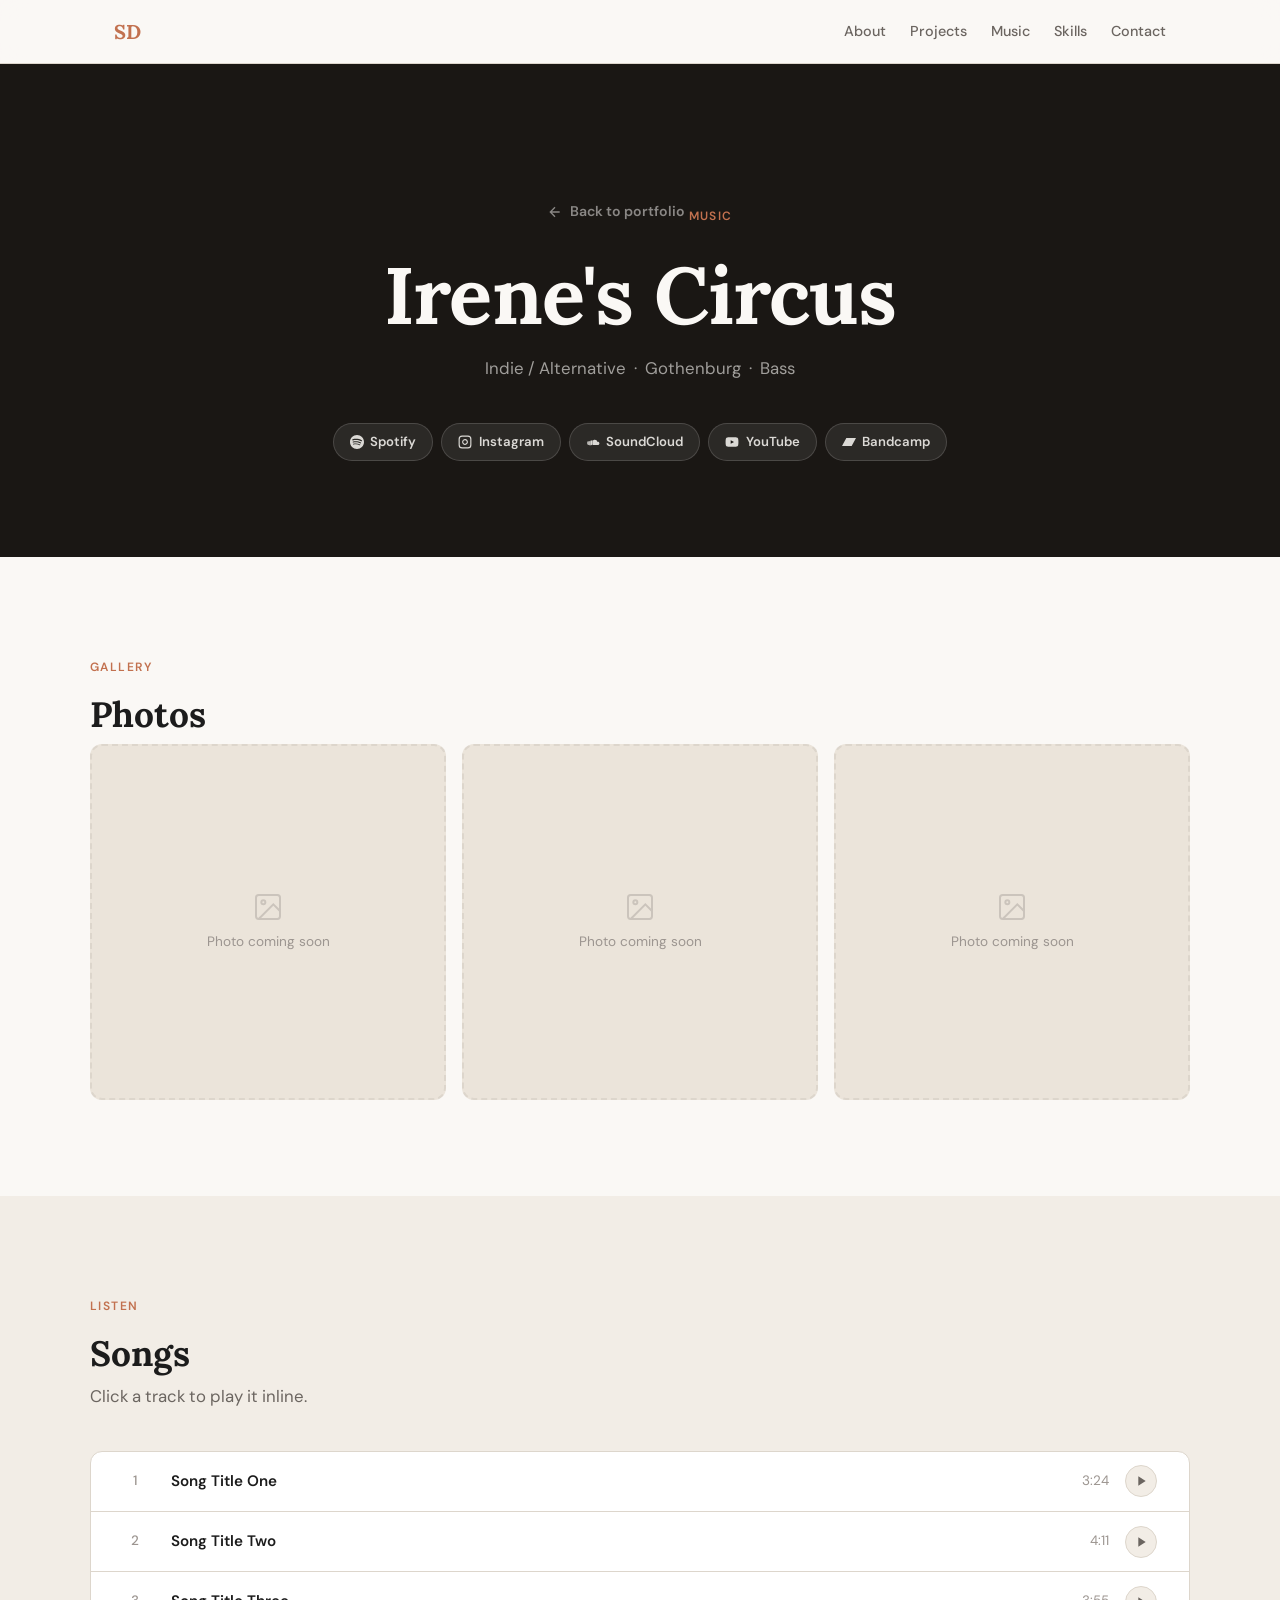
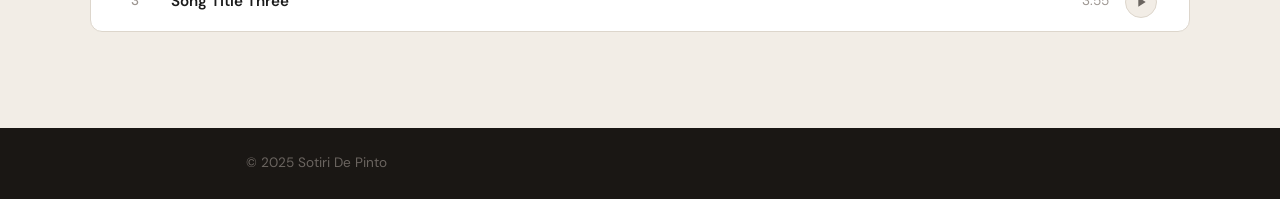
==== pages/band.html @ 09020c97 "Initial commit: complete portfolio website - index.html: homepage with hero, about, projects, music," ====
<!DOCTYPE html>
<html lang="en">
<head>
  <meta charset="UTF-8" />
  <meta name="viewport" content="width=device-width, initial-scale=1.0" />
  <title>Irene's Circus — Sotiri De Pinto</title>
  <meta name="description" content="Irene's Circus — indie/alternative band based in Gothenburg. Bass: Sotiri De Pinto." />

  <!-- Google Fonts: Lora (display) + DM Sans (body) -->
  <link rel="preconnect" href="https://fonts.googleapis.com" />
  <link rel="preconnect" href="https://fonts.gstatic.com" crossorigin />
  <link href="https://fonts.googleapis.com/css2?family=Lora:wght@400;600;700&family=DM+Sans:wght@400;500;600;700&display=swap" rel="stylesheet" />

  <link rel="stylesheet" href="../css/style.css" />

  <style>
    /* ── Band-page specific styles ── */
    .band-hero {
      background: var(--color-dark);
      padding: calc(var(--space-2xl) + var(--space-lg)) var(--space-md) var(--space-2xl);
      text-align: center;
    }

    .band-hero h1 {
      font-size: clamp(2.8rem, 8vw, 5rem);
      color: #FAF8F5;
      letter-spacing: -0.01em;
    }

    .band-hero .subtitle {
      color: rgba(250,248,245,0.6);
      font-size: 1.05rem;
      margin: 0.75rem auto var(--space-lg);
      max-width: 40ch;
    }

    .social-pills {
      display: flex;
      flex-wrap: wrap;
      justify-content: center;
      gap: var(--space-xs);
    }

    .social-pill {
      display: inline-flex;
      align-items: center;
      gap: 0.4rem;
      padding: 0.45rem 1rem;
      border-radius: var(--radius-full);
      font-size: 0.82rem;
      font-weight: 600;
      background: rgba(255,255,255,0.08);
      color: rgba(250,248,245,0.85);
      border: 1px solid rgba(255,255,255,0.15);
      transition: background var(--transition), border-color var(--transition);
    }

    .social-pill:hover {
      background: rgba(255,255,255,0.15);
      border-color: rgba(255,255,255,0.3);
    }

    /* Photos grid */
    .photo-grid {
      display: grid;
      grid-template-columns: repeat(3, 1fr);
      gap: var(--space-sm);
    }

    .photo-slot {
      aspect-ratio: 1;
      background: var(--color-surface-alt);
      border: 2px dashed var(--color-border);
      border-radius: var(--radius-md);
      display: flex;
      flex-direction: column;
      align-items: center;
      justify-content: center;
      color: var(--color-ink-light);
      font-size: 0.85rem;
      text-align: center;
      padding: var(--space-sm);
      gap: 0.5rem;
      overflow: hidden;
    }

    .photo-slot svg {
      opacity: 0.4;
    }

    /* Song list */
    .song-list {
      border: 1px solid var(--color-border);
      border-radius: var(--radius-md);
      overflow: hidden;
      background: #fff;
    }

    .song-row {
      display: grid;
      grid-template-columns: 2.5rem 1fr auto 2.5rem;
      align-items: center;
      gap: var(--space-sm);
      padding: 0.85rem var(--space-md);
      cursor: pointer;
      transition: background var(--transition);
      border-bottom: 1px solid var(--color-border);
      user-select: none;
    }

    .song-row:last-child {
      border-bottom: none;
    }

    .song-row:hover {
      background: var(--color-surface);
    }

    .song-row.is-active {
      background: rgba(194,113,79,0.07);
    }

    .song-number {
      font-size: 0.85rem;
      color: var(--color-ink-light);
      font-weight: 500;
      text-align: center;
    }

    .song-title {
      font-weight: 600;
      color: var(--color-ink);
      font-size: 0.95rem;
    }

    .song-row.is-active .song-title {
      color: var(--color-accent);
    }

    .song-duration {
      font-size: 0.85rem;
      color: var(--color-ink-light);
    }

    .song-play-btn {
      width: 32px;
      height: 32px;
      border-radius: var(--radius-full);
      background: var(--color-surface);
      border: 1px solid var(--color-border);
      display: flex;
      align-items: center;
      justify-content: center;
      color: var(--color-ink-muted);
      transition: background var(--transition), color var(--transition);
      cursor: pointer;
      flex-shrink: 0;
    }

    .song-row:hover .song-play-btn,
    .song-row.is-active .song-play-btn {
      background: var(--color-accent);
      color: #fff;
      border-color: var(--color-accent);
    }

    /* Embedded player iframe */
    #song-player {
      width: 100%;
      border: none;
      border-radius: var(--radius-md);
      margin-top: var(--space-md);
      display: none;
    }

    @media (max-width: 600px) {
      .photo-grid {
        grid-template-columns: 1fr;
      }
    }
  </style>
</head>
<body>

  <!-- ════════════════════════════════════════════════════════
       NAV
       ════════════════════════════════════════════════════════ -->
  <nav class="nav" role="navigation" aria-label="Main navigation">
    <div class="nav-inner">
      <a href="../index.html" class="nav-logo">SD</a>
      <ul class="nav-links">
        <li><a href="../index.html#about">About</a></li>
        <li><a href="../index.html#projects">Projects</a></li>
        <li><a href="../index.html#music">Music</a></li>
        <li><a href="../index.html#skills">Skills</a></li>
        <li><a href="../index.html#contact">Contact</a></li>
      </ul>
      <button class="nav-hamburger" aria-label="Toggle menu" aria-expanded="false">
        <span></span>
        <span></span>
        <span></span>
      </button>
    </div>
  </nav>

  <!-- ════════════════════════════════════════════════════════
       BAND HERO
       ════════════════════════════════════════════════════════ -->
  <header class="band-hero">
    <div style="max-width: 700px; margin: 0 auto;">
      <a href="../index.html" class="back-link" style="color: rgba(250,248,245,0.5); margin-bottom: var(--space-md); display: inline-flex; justify-content: center;">
        <svg viewBox="0 0 24 24" fill="none" stroke="currentColor" stroke-width="2"><path d="M19 12H5M12 5l-7 7 7 7"/></svg>
        Back to portfolio
      </a>

      <p class="section-label" style="margin-bottom: var(--space-sm);">Music</p>
      <h1>Irene's Circus</h1>
      <p class="subtitle">Indie / Alternative &nbsp;·&nbsp; Gothenburg &nbsp;·&nbsp; Bass</p>

      <!-- Social links — REPLACE each href with the real URL for that platform -->
      <div class="social-pills">

        <!-- REPLACE: href="https://open.spotify.com/artist/YOUR_ARTIST_ID" -->
        <a href="#" class="social-pill" target="_blank" rel="noopener">
          <!-- Spotify icon -->
          <svg viewBox="0 0 24 24" fill="currentColor" width="14" height="14"><path d="M12 0C5.4 0 0 5.4 0 12s5.4 12 12 12 12-5.4 12-12S18.66 0 12 0zm5.521 17.34c-.24.359-.66.48-1.021.24-2.82-1.74-6.36-2.101-10.561-1.141-.418.122-.779-.179-.899-.539-.12-.421.18-.78.54-.9 4.56-1.021 8.52-.6 11.64 1.32.42.18.479.659.301 1.02zm1.44-3.3c-.301.42-.841.6-1.262.3-3.239-1.98-8.159-2.58-11.939-1.38-.479.12-1.02-.12-1.14-.6-.12-.48.12-1.021.6-1.141C9.6 9.9 15 10.561 18.72 12.84c.361.181.54.78.241 1.2zm.12-3.36C15.24 8.4 8.82 8.16 5.16 9.301c-.6.179-1.2-.181-1.38-.721-.18-.601.18-1.2.72-1.381 4.26-1.26 11.28-1.02 15.721 1.621.539.3.719 1.02.419 1.56-.299.421-1.02.599-1.559.3z"/></svg>
          Spotify
        </a>

        <!-- REPLACE: href="https://instagram.com/YOUR_BAND_HANDLE" -->
        <a href="#" class="social-pill" target="_blank" rel="noopener">
          <!-- Instagram icon -->
          <svg viewBox="0 0 24 24" fill="none" stroke="currentColor" stroke-width="2" width="14" height="14"><rect x="2" y="2" width="20" height="20" rx="5" ry="5"/><path d="M16 11.37A4 4 0 1 1 12.63 8 4 4 0 0 1 16 11.37z"/><line x1="17.5" y1="6.5" x2="17.51" y2="6.5"/></svg>
          Instagram
        </a>

        <!-- REPLACE: href="https://soundcloud.com/YOUR_SOUNDCLOUD_USERNAME" -->
        <a href="#" class="social-pill" target="_blank" rel="noopener">
          <!-- SoundCloud icon -->
          <svg viewBox="0 0 24 24" fill="currentColor" width="14" height="14"><path d="M11.56 8.87V17h8.76c1.47 0 2.68-1.18 2.68-2.63 0-1.45-1.21-2.64-2.68-2.64-.28 0-.54.04-.79.1C19.01 9.49 17.31 8 15.23 8c-.75 0-1.45.2-2.05.54-.34.18-.54.39-.54.63H11.56zm-1.12 0H10c-.56 0-1.02.45-1.02 1.01v6.11c0 .56.46 1.01 1.02 1.01.57 0 1.02-.45 1.02-1.01V9.88c0-.56-.45-1.01-1.02-1.01zm-2.1.75c-.5 0-.9.4-.9.89v6.48c0 .49.4.89.9.89s.9-.4.9-.89v-6.48c0-.49-.4-.89-.9-.89zm-2.09.75c-.43 0-.78.35-.78.77v5.85c0 .43.35.77.78.77.43 0 .78-.34.78-.77v-5.85c0-.42-.35-.77-.78-.77zm-2.02.52c-.37 0-.67.3-.67.66v4.97c0 .37.3.66.67.66s.67-.29.67-.66v-4.97c0-.36-.3-.66-.67-.66zm-1.95.26c-.31 0-.56.25-.56.55v4.07c0 .3.25.55.56.55.31 0 .56-.25.56-.55v-4.07c0-.3-.25-.55-.56-.55z"/></svg>
          SoundCloud
        </a>

        <!-- REPLACE: href="https://youtube.com/@YOUR_CHANNEL_HANDLE" -->
        <a href="#" class="social-pill" target="_blank" rel="noopener">
          <!-- YouTube icon -->
          <svg viewBox="0 0 24 24" fill="currentColor" width="14" height="14"><path d="M22.54 6.42a2.78 2.78 0 0 0-1.95-1.96C18.88 4 12 4 12 4s-6.88 0-8.59.46A2.78 2.78 0 0 0 1.46 6.42 29 29 0 0 0 1 12a29 29 0 0 0 .46 5.58 2.78 2.78 0 0 0 1.95 1.95C5.12 20 12 20 12 20s6.88 0 8.59-.47a2.78 2.78 0 0 0 1.95-1.95A29 29 0 0 0 23 12a29 29 0 0 0-.46-5.58z"/><polygon fill="#1a1714" points="9.75 15.02 15.5 12 9.75 8.98 9.75 15.02"/></svg>
          YouTube
        </a>

        <!-- REPLACE: href="https://YOUR_BAND_NAME.bandcamp.com" -->
        <a href="#" class="social-pill" target="_blank" rel="noopener">
          <!-- Bandcamp icon -->
          <svg viewBox="0 0 24 24" fill="currentColor" width="14" height="14"><path d="M0 18.75l7.437-13.5H24l-7.438 13.5z"/></svg>
          Bandcamp
        </a>

      </div>
    </div>
  </header>

  <!-- ════════════════════════════════════════════════════════
       PHOTOS
       ════════════════════════════════════════════════════════ -->
  <section class="section" id="photos">
    <div class="section-inner">
      <span class="section-label fade-in">Gallery</span>
      <h2 class="section-title fade-in">Photos</h2>

      <!--
        HOW TO ADD BAND PHOTOS:
        Replace each .photo-slot div with an <img> tag, like this:

        <div style="aspect-ratio:1; border-radius: var(--radius-md); overflow: hidden;">
          <img src="../assets/band-photo-1.jpg" alt="Irene's Circus live at [venue]"
               style="width:100%; height:100%; object-fit:cover;" />
        </div>

        Recommended: use square or landscape images, stored in the assets/ folder.
      -->
      <div class="photo-grid fade-in-group">

        <!-- Photo slot 1 — replace with real image (see comment above) -->
        <div class="photo-slot">
          <svg viewBox="0 0 24 24" fill="none" stroke="currentColor" stroke-width="1.5" width="32" height="32"><rect x="3" y="3" width="18" height="18" rx="2"/><circle cx="8.5" cy="8.5" r="1.5"/><polyline points="21 15 16 10 5 21"/></svg>
          <span>Photo coming soon</span>
        </div>

        <!-- Photo slot 2 — replace with real image -->
        <div class="photo-slot">
          <svg viewBox="0 0 24 24" fill="none" stroke="currentColor" stroke-width="1.5" width="32" height="32"><rect x="3" y="3" width="18" height="18" rx="2"/><circle cx="8.5" cy="8.5" r="1.5"/><polyline points="21 15 16 10 5 21"/></svg>
          <span>Photo coming soon</span>
        </div>

        <!-- Photo slot 3 — replace with real image -->
        <div class="photo-slot">
          <svg viewBox="0 0 24 24" fill="none" stroke="currentColor" stroke-width="1.5" width="32" height="32"><rect x="3" y="3" width="18" height="18" rx="2"/><circle cx="8.5" cy="8.5" r="1.5"/><polyline points="21 15 16 10 5 21"/></svg>
          <span>Photo coming soon</span>
        </div>

      </div>
    </div>
  </section>

  <!-- ════════════════════════════════════════════════════════
       SONGS / PLAYER
       ════════════════════════════════════════════════════════ -->
  <section class="section section--surface" id="songs">
    <div class="section-inner">
      <span class="section-label fade-in">Listen</span>
      <h2 class="section-title fade-in">Songs</h2>
      <p class="section-subtitle fade-in">Click a track to play it inline.</p>

      <!--
        HOW TO ADD MORE SONGS:
        1. Duplicate one of the .song-row divs below.
        2. Update the track number, song title, and duration.
        3. Replace the data-embed value with the Spotify or SoundCloud embed URL.

        To get a Spotify embed URL:
          - Open Spotify in browser, go to the track.
          - Click the three dots (…) → Share → Embed track.
          - Copy the src URL from the iframe code (looks like:
            https://open.spotify.com/embed/track/TRACK_ID?utm_source=generator)

        To get a SoundCloud embed URL:
          - Open the track on SoundCloud.
          - Click Share → Embed.
          - Copy the src URL from the iframe code.
      -->
      <div class="fade-in">
        <div class="song-list">

          <!-- Song 1 — REPLACE data-embed with Spotify/SoundCloud embed URL -->
          <!-- REPLACE: data-embed="https://open.spotify.com/embed/track/YOUR_TRACK_ID?utm_source=generator" -->
          <div class="song-row" data-embed="#" role="button" tabindex="0" aria-label="Play Song Title One">
            <span class="song-number">1</span>
            <span class="song-title">Song Title One</span>
            <span class="song-duration">3:24</span>
            <button class="song-play-btn" aria-label="Play">
              <svg viewBox="0 0 24 24" fill="currentColor" width="16" height="16"><path d="M8 5v14l11-7z"/></svg>
            </button>
          </div>

          <!-- Song 2 — REPLACE data-embed with Spotify/SoundCloud embed URL -->
          <!-- REPLACE: data-embed="https://open.spotify.com/embed/track/YOUR_TRACK_ID?utm_source=generator" -->
          <div class="song-row" data-embed="#" role="button" tabindex="0" aria-label="Play Song Title Two">
            <span class="song-number">2</span>
            <span class="song-title">Song Title Two</span>
            <span class="song-duration">4:11</span>
            <button class="song-play-btn" aria-label="Play">
              <svg viewBox="0 0 24 24" fill="currentColor" width="16" height="16"><path d="M8 5v14l11-7z"/></svg>
            </button>
          </div>

          <!-- Song 3 — REPLACE data-embed with Spotify/SoundCloud embed URL -->
          <!-- REPLACE: data-embed="https://open.spotify.com/embed/track/YOUR_TRACK_ID?utm_source=generator" -->
          <div class="song-row" data-embed="#" role="button" tabindex="0" aria-label="Play Song Title Three">
            <span class="song-number">3</span>
            <span class="song-title">Song Title Three</span>
            <span class="song-duration">3:55</span>
            <button class="song-play-btn" aria-label="Play">
              <svg viewBox="0 0 24 24" fill="currentColor" width="16" height="16"><path d="M8 5v14l11-7z"/></svg>
            </button>
          </div>

        </div>

        <!-- Embedded player — controlled by band.js. Do not remove the id. -->
        <iframe
          id="song-player"
          allow="autoplay; clipboard-write; encrypted-media; fullscreen; picture-in-picture"
          height="152"
          loading="lazy"
          title="Song player">
        </iframe>
      </div>
    </div>
  </section>

  <!-- ════════════════════════════════════════════════════════
       FOOTER
       ════════════════════════════════════════════════════════ -->
  <footer class="footer">
    <p>&copy; 2025 Sotiri De Pinto</p>
  </footer>

  <script src="../js/main.js"></script>
  <script src="../js/band.js"></script>
</body>
</html>
---- css/style.css ----
/* ============================================================
   CSS CUSTOM PROPERTIES
   ============================================================ */
:root {
  --color-bg: #FAF8F5;
  --color-surface: #F2EDE6;
  --color-surface-alt: #EBE4DA;
  --color-accent: #C2714F;
  --color-accent-dark: #A85C3C;
  --color-ink: #1C1C1C;
  --color-ink-muted: #6B6560;
  --color-ink-light: #9C9590;
  --color-dark: #1A1714;
  --color-dark-surface: #252019;
  --color-border: #DDD6CC;

  --font-display: 'Lora', Georgia, serif;
  --font-body: 'DM Sans', system-ui, sans-serif;

  --space-xs: 0.5rem;
  --space-sm: 1rem;
  --space-md: 1.5rem;
  --space-lg: 2.5rem;
  --space-xl: 4rem;
  --space-2xl: 6rem;

  --radius-sm: 6px;
  --radius-md: 12px;
  --radius-lg: 20px;
  --radius-full: 9999px;

  --shadow-sm: 0 1px 3px rgba(0,0,0,0.08);
  --shadow-md: 0 4px 16px rgba(0,0,0,0.10);
  --shadow-lg: 0 8px 32px rgba(0,0,0,0.12);

  --nav-height: 64px;
  --transition: 0.25s ease;
}

/* ============================================================
   RESET & BASE
   ============================================================ */
*, *::before, *::after {
  box-sizing: border-box;
  margin: 0;
  padding: 0;
}

html {
  scroll-behavior: smooth;
  font-size: 16px;
}

body {
  font-family: var(--font-body);
  background-color: var(--color-bg);
  color: var(--color-ink);
  line-height: 1.65;
  -webkit-font-smoothing: antialiased;
}

img {
  max-width: 100%;
  display: block;
}

a {
  color: inherit;
  text-decoration: none;
}

ul {
  list-style: none;
}

/* ============================================================
   TYPOGRAPHY
   ============================================================ */
h1, h2, h3, h4 {
  font-family: var(--font-display);
  line-height: 1.2;
  color: var(--color-ink);
}

h1 { font-size: clamp(2.2rem, 5vw, 3.5rem); font-weight: 700; }
h2 { font-size: clamp(1.6rem, 3vw, 2.2rem); font-weight: 700; }
h3 { font-size: 1.25rem; font-weight: 600; }
h4 { font-size: 1rem; font-weight: 600; }

p {
  color: var(--color-ink-muted);
  max-width: 65ch;
}

/* ============================================================
   NAVIGATION
   ============================================================ */
.nav {
  position: sticky;
  top: 0;
  z-index: 100;
  height: var(--nav-height);
  background: rgba(250, 248, 245, 0.88);
  backdrop-filter: blur(12px);
  -webkit-backdrop-filter: blur(12px);
  border-bottom: 1px solid var(--color-border);
  display: flex;
  align-items: center;
}

.nav-inner {
  width: 100%;
  max-width: 1100px;
  margin: 0 auto;
  padding: 0 var(--space-md);
  display: flex;
  align-items: center;
  justify-content: space-between;
}

.nav-logo {
  font-family: var(--font-display);
  font-size: 1.25rem;
  font-weight: 700;
  color: var(--color-accent);
  letter-spacing: 0.02em;
}

.nav-links {
  display: flex;
  align-items: center;
  gap: var(--space-md);
}

.nav-links a {
  font-size: 0.9rem;
  font-weight: 500;
  color: var(--color-ink-muted);
  transition: color var(--transition);
}

.nav-links a:hover {
  color: var(--color-accent);
}

/* Hamburger */
.nav-hamburger {
  display: none;
  flex-direction: column;
  gap: 5px;
  cursor: pointer;
  background: none;
  border: none;
  padding: var(--space-xs);
}

.nav-hamburger span {
  display: block;
  width: 24px;
  height: 2px;
  background: var(--color-ink);
  border-radius: 2px;
  transition: transform var(--transition), opacity var(--transition);
}

/* Mobile nav open state */
.nav.is-open .nav-hamburger span:nth-child(1) {
  transform: translateY(7px) rotate(45deg);
}
.nav.is-open .nav-hamburger span:nth-child(2) {
  opacity: 0;
}
.nav.is-open .nav-hamburger span:nth-child(3) {
  transform: translateY(-7px) rotate(-45deg);
}

/* ============================================================
   SECTIONS
   ============================================================ */
.section {
  padding: var(--space-2xl) var(--space-md);
}

.section-inner {
  max-width: 1100px;
  margin: 0 auto;
}

.section-label {
  display: inline-block;
  font-family: var(--font-body);
  font-size: 0.75rem;
  font-weight: 600;
  letter-spacing: 0.12em;
  text-transform: uppercase;
  color: var(--color-accent);
  margin-bottom: var(--space-sm);
}

.section-title {
  margin-bottom: var(--space-xs);
}

.section-subtitle {
  font-size: 1.05rem;
  color: var(--color-ink-muted);
  margin-bottom: var(--space-lg);
  max-width: 55ch;
}

/* Dark section */
.section--dark {
  background: var(--color-dark);
  color: #FAF8F5;
}

.section--dark .section-label {
  color: var(--color-accent);
}

.section--dark h2,
.section--dark h3,
.section--dark p {
  color: #FAF8F5;
}

.section--dark .section-subtitle {
  color: rgba(250, 248, 245, 0.65);
}

.section--surface {
  background: var(--color-surface);
}

/* ============================================================
   BUTTONS
   ============================================================ */
.btn {
  display: inline-flex;
  align-items: center;
  gap: 0.5rem;
  padding: 0.65rem 1.4rem;
  border-radius: var(--radius-full);
  font-family: var(--font-body);
  font-size: 0.9rem;
  font-weight: 600;
  cursor: pointer;
  transition: background var(--transition), color var(--transition),
              border-color var(--transition), transform var(--transition),
              box-shadow var(--transition);
  border: 2px solid transparent;
  text-decoration: none;
  white-space: nowrap;
}

.btn:hover {
  transform: translateY(-1px);
}

.btn:active {
  transform: translateY(0);
}

/* Primary — terracotta fill */
.btn-primary {
  background: var(--color-accent);
  color: #fff;
  border-color: var(--color-accent);
}

.btn-primary:hover {
  background: var(--color-accent-dark);
  border-color: var(--color-accent-dark);
  box-shadow: 0 4px 16px rgba(194, 113, 79, 0.35);
}

/* Outline — clay border, transparent fill */
.btn-outline {
  background: transparent;
  color: var(--color-accent);
  border-color: var(--color-accent);
}

.btn-outline:hover {
  background: var(--color-accent);
  color: #fff;
}

/* Ghost — for dark backgrounds */
.btn-ghost {
  background: rgba(255,255,255,0.1);
  color: #FAF8F5;
  border-color: rgba(255,255,255,0.25);
}

.btn-ghost:hover {
  background: rgba(255,255,255,0.18);
  border-color: rgba(255,255,255,0.45);
}

/* Small button variant */
.btn-sm {
  padding: 0.45rem 1rem;
  font-size: 0.82rem;
}

/* ============================================================
   CARDS
   ============================================================ */
.card {
  background: #fff;
  border-radius: var(--radius-md);
  border: 1px solid var(--color-border);
  padding: var(--space-md);
  box-shadow: var(--shadow-sm);
  transition: box-shadow var(--transition), transform var(--transition);
}

.card:hover {
  box-shadow: var(--shadow-md);
  transform: translateY(-2px);
}

.card--surface {
  background: var(--color-surface);
  border-color: var(--color-surface-alt);
}

.card--dark {
  background: var(--color-dark-surface);
  border-color: rgba(255,255,255,0.08);
  color: #FAF8F5;
}

.card--dark h3,
.card--dark p {
  color: #FAF8F5;
}

.card--dark p {
  color: rgba(250, 248, 245, 0.7);
}

/* Dashed / coming soon card */
.card--coming-soon {
  border-style: dashed;
  border-color: var(--color-surface-alt);
  opacity: 0.65;
  background: var(--color-surface);
}

.card--coming-soon:hover {
  transform: none;
  box-shadow: var(--shadow-sm);
}

/* Card icon */
.card-icon {
  width: 44px;
  height: 44px;
  border-radius: var(--radius-sm);
  background: var(--color-surface);
  display: flex;
  align-items: center;
  justify-content: center;
  font-size: 1.3rem;
  margin-bottom: var(--space-sm);
  flex-shrink: 0;
}

.card--dark .card-icon {
  background: rgba(255,255,255,0.08);
}

/* ============================================================
   TAGS / PILLS
   ============================================================ */
.tag {
  display: inline-block;
  padding: 0.3rem 0.75rem;
  border-radius: var(--radius-full);
  font-size: 0.78rem;
  font-weight: 600;
  background: var(--color-surface);
  color: var(--color-ink-muted);
  border: 1px solid var(--color-border);
}

.tag--accent {
  background: rgba(194, 113, 79, 0.1);
  color: var(--color-accent);
  border-color: rgba(194, 113, 79, 0.25);
}

.tag--dark {
  background: rgba(255,255,255,0.1);
  color: rgba(250, 248, 245, 0.85);
  border-color: rgba(255,255,255,0.15);
}

.tags {
  display: flex;
  flex-wrap: wrap;
  gap: var(--space-xs);
}

/* ============================================================
   BACK BUTTON
   ============================================================ */
.back-link {
  display: inline-flex;
  align-items: center;
  gap: 0.4rem;
  font-size: 0.88rem;
  font-weight: 600;
  color: var(--color-ink-muted);
  transition: color var(--transition);
  margin-bottom: var(--space-md);
}

.back-link:hover {
  color: var(--color-accent);
}

.back-link svg {
  width: 16px;
  height: 16px;
  flex-shrink: 0;
}

/* ============================================================
   BADGE
   ============================================================ */
.badge {
  display: inline-block;
  padding: 0.25rem 0.75rem;
  border-radius: var(--radius-full);
  font-size: 0.78rem;
  font-weight: 600;
  background: rgba(194, 113, 79, 0.12);
  color: var(--color-accent);
  border: 1px solid rgba(194, 113, 79, 0.25);
}

/* ============================================================
   CARD GRID
   ============================================================ */
.card-grid {
  display: grid;
  grid-template-columns: repeat(auto-fill, minmax(280px, 1fr));
  gap: var(--space-md);
}

.card-grid--2 {
  grid-template-columns: repeat(auto-fill, minmax(340px, 1fr));
}

/* ============================================================
   FADE-IN ANIMATION
   ============================================================ */
.fade-in {
  opacity: 0;
  transform: translateY(20px);
  transition: opacity 0.55s ease, transform 0.55s ease;
}

.fade-in.is-visible {
  opacity: 1;
  transform: translateY(0);
}

/* Staggered children */
.fade-in-group > * {
  opacity: 0;
  transform: translateY(20px);
  transition: opacity 0.55s ease, transform 0.55s ease;
}

.fade-in-group.is-visible > *:nth-child(1) { transition-delay: 0.05s; opacity: 1; transform: none; }
.fade-in-group.is-visible > *:nth-child(2) { transition-delay: 0.15s; opacity: 1; transform: none; }
.fade-in-group.is-visible > *:nth-child(3) { transition-delay: 0.25s; opacity: 1; transform: none; }
.fade-in-group.is-visible > *:nth-child(4) { transition-delay: 0.35s; opacity: 1; transform: none; }

/* ============================================================
   FOOTER
   ============================================================ */
.footer {
  background: var(--color-dark);
  color: rgba(250, 248, 245, 0.45);
  text-align: center;
  padding: var(--space-md);
  font-size: 0.85rem;
}

/* ============================================================
   DIVIDER
   ============================================================ */
.divider {
  border: none;
  border-top: 1px solid var(--color-border);
  margin: var(--space-lg) 0;
}

/* ============================================================
   SKILL CLUSTER
   ============================================================ */
.skill-cluster {
  margin-bottom: var(--space-lg);
}

.skill-cluster-label {
  font-size: 0.75rem;
  font-weight: 700;
  letter-spacing: 0.1em;
  text-transform: uppercase;
  color: var(--color-ink-light);
  margin-bottom: var(--space-sm);
}

/* ============================================================
   INFO TABLE
   ============================================================ */
.info-table {
  width: 100%;
  border-collapse: collapse;
  font-size: 0.9rem;
}

.info-table tr {
  border-bottom: 1px solid var(--color-border);
}

.info-table tr:last-child {
  border-bottom: none;
}

.info-table td {
  padding: 0.6rem 0;
}

.info-table td:first-child {
  color: var(--color-ink-muted);
  width: 40%;
  font-weight: 500;
}

.info-table td:last-child {
  color: var(--color-ink);
  font-weight: 600;
}

/* ============================================================
   AVATAR
   ============================================================ */
.avatar {
  width: 96px;
  height: 96px;
  border-radius: var(--radius-full);
  background: var(--color-accent);
  display: flex;
  align-items: center;
  justify-content: center;
  font-family: var(--font-display);
  font-size: 2rem;
  font-weight: 700;
  color: #fff;
  flex-shrink: 0;
  overflow: hidden;
}

.avatar img {
  width: 100%;
  height: 100%;
  object-fit: cover;
  border-radius: var(--radius-full);
}

/* ============================================================
   CONTACT BUTTONS ROW
   ============================================================ */
.contact-actions {
  display: flex;
  flex-wrap: wrap;
  gap: var(--space-sm);
  margin-top: var(--space-lg);
}

/* ============================================================
   MOBILE RESPONSIVE
   ============================================================ */
@media (max-width: 768px) {
  /* Nav collapse */
  .nav-hamburger {
    display: flex;
  }

  .nav-links {
    display: none;
    position: absolute;
    top: var(--nav-height);
    left: 0;
    right: 0;
    background: var(--color-bg);
    border-bottom: 1px solid var(--color-border);
    flex-direction: column;
    align-items: flex-start;
    padding: var(--space-sm) var(--space-md);
    gap: var(--space-sm);
    box-shadow: var(--shadow-md);
  }

  .nav.is-open .nav-links {
    display: flex;
  }

  .nav-links a {
    font-size: 1rem;
    padding: 0.4rem 0;
    width: 100%;
  }

  /* Spacing */
  .section {
    padding: var(--space-xl) var(--space-sm);
  }

  /* Card grids */
  .card-grid,
  .card-grid--2 {
    grid-template-columns: 1fr;
  }
}

@media (max-width: 480px) {
  .contact-actions {
    flex-direction: column;
  }

  .contact-actions .btn {
    justify-content: center;
  }
}

@media (min-width: 375px) and (max-width: 480px) {
  h1 { font-size: 2rem; }
}
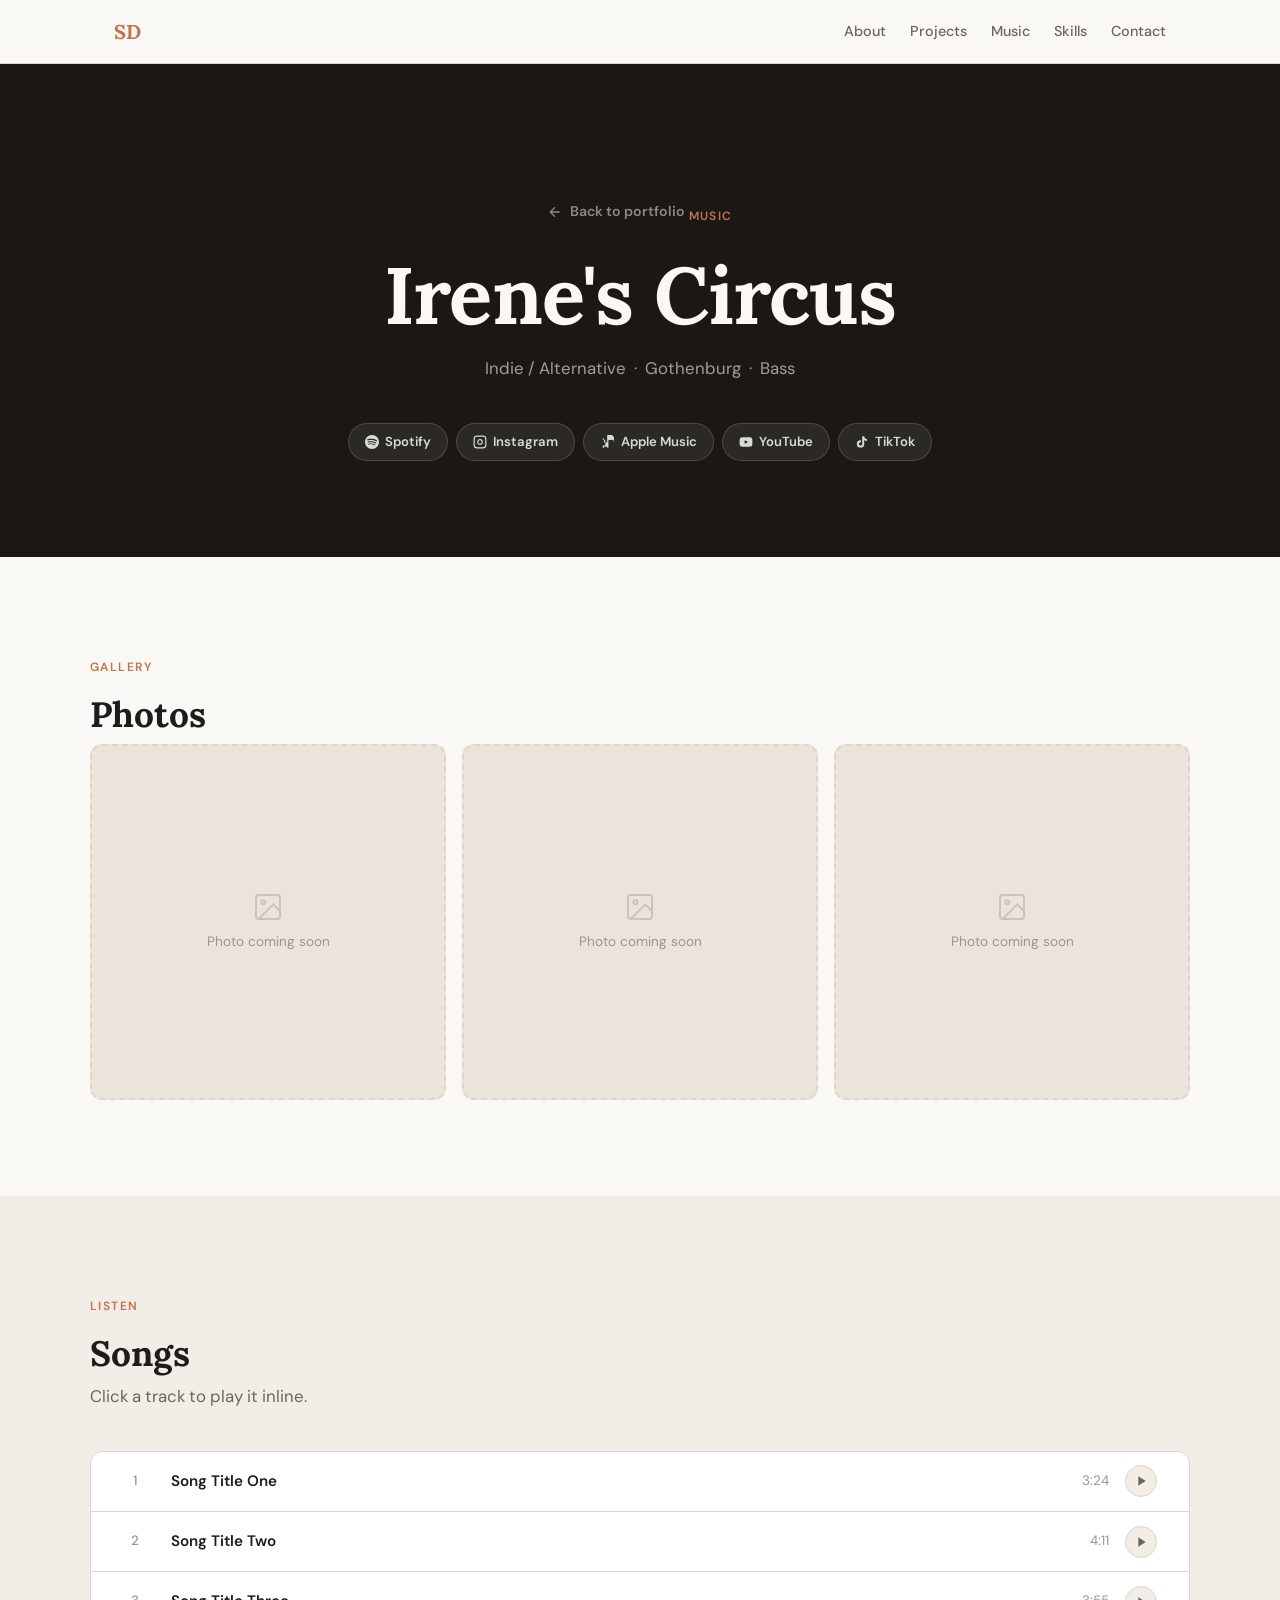
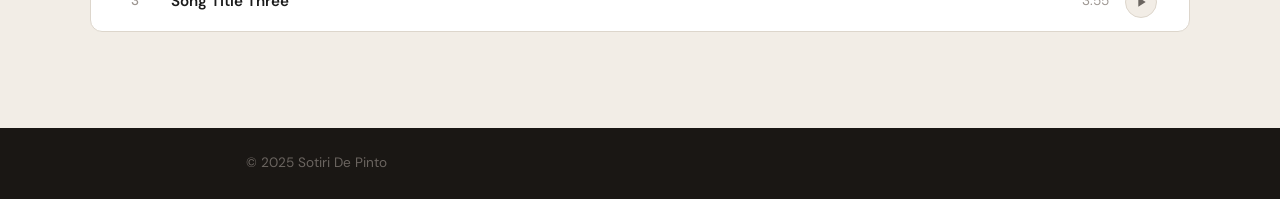
==== commit d53df2d8: "Fill in real contact and band social links - Email: sotirisdepinto95@gmail.com - LinkedIn: sotiris-d" ====
--- a/pages/band.html
+++ b/pages/band.html
@@ -220,39 +220,34 @@
       <!-- Social links — REPLACE each href with the real URL for that platform -->
       <div class="social-pills">
 
-        <!-- REPLACE: href="https://open.spotify.com/artist/YOUR_ARTIST_ID" -->
-        <a href="#" class="social-pill" target="_blank" rel="noopener">
+        <a href="https://open.spotify.com/artist/25XfQgnvMcoCvcfNqU69ZG?si=cJXn-ndbQxGiDfrNnZ4vbQ" class="social-pill" target="_blank" rel="noopener">
           <!-- Spotify icon -->
           <svg viewBox="0 0 24 24" fill="currentColor" width="14" height="14"><path d="M12 0C5.4 0 0 5.4 0 12s5.4 12 12 12 12-5.4 12-12S18.66 0 12 0zm5.521 17.34c-.24.359-.66.48-1.021.24-2.82-1.74-6.36-2.101-10.561-1.141-.418.122-.779-.179-.899-.539-.12-.421.18-.78.54-.9 4.56-1.021 8.52-.6 11.64 1.32.42.18.479.659.301 1.02zm1.44-3.3c-.301.42-.841.6-1.262.3-3.239-1.98-8.159-2.58-11.939-1.38-.479.12-1.02-.12-1.14-.6-.12-.48.12-1.021.6-1.141C9.6 9.9 15 10.561 18.72 12.84c.361.181.54.78.241 1.2zm.12-3.36C15.24 8.4 8.82 8.16 5.16 9.301c-.6.179-1.2-.181-1.38-.721-.18-.601.18-1.2.72-1.381 4.26-1.26 11.28-1.02 15.721 1.621.539.3.719 1.02.419 1.56-.299.421-1.02.599-1.559.3z"/></svg>
           Spotify
         </a>
 
-        <!-- REPLACE: href="https://instagram.com/YOUR_BAND_HANDLE" -->
-        <a href="#" class="social-pill" target="_blank" rel="noopener">
+        <a href="https://www.instagram.com/irenescircustheband" class="social-pill" target="_blank" rel="noopener">
           <!-- Instagram icon -->
           <svg viewBox="0 0 24 24" fill="none" stroke="currentColor" stroke-width="2" width="14" height="14"><rect x="2" y="2" width="20" height="20" rx="5" ry="5"/><path d="M16 11.37A4 4 0 1 1 12.63 8 4 4 0 0 1 16 11.37z"/><line x1="17.5" y1="6.5" x2="17.51" y2="6.5"/></svg>
           Instagram
         </a>
 
-        <!-- REPLACE: href="https://soundcloud.com/YOUR_SOUNDCLOUD_USERNAME" -->
-        <a href="#" class="social-pill" target="_blank" rel="noopener">
-          <!-- SoundCloud icon -->
-          <svg viewBox="0 0 24 24" fill="currentColor" width="14" height="14"><path d="M11.56 8.87V17h8.76c1.47 0 2.68-1.18 2.68-2.63 0-1.45-1.21-2.64-2.68-2.64-.28 0-.54.04-.79.1C19.01 9.49 17.31 8 15.23 8c-.75 0-1.45.2-2.05.54-.34.18-.54.39-.54.63H11.56zm-1.12 0H10c-.56 0-1.02.45-1.02 1.01v6.11c0 .56.46 1.01 1.02 1.01.57 0 1.02-.45 1.02-1.01V9.88c0-.56-.45-1.01-1.02-1.01zm-2.1.75c-.5 0-.9.4-.9.89v6.48c0 .49.4.89.9.89s.9-.4.9-.89v-6.48c0-.49-.4-.89-.9-.89zm-2.09.75c-.43 0-.78.35-.78.77v5.85c0 .43.35.77.78.77.43 0 .78-.34.78-.77v-5.85c0-.42-.35-.77-.78-.77zm-2.02.52c-.37 0-.67.3-.67.66v4.97c0 .37.3.66.67.66s.67-.29.67-.66v-4.97c0-.36-.3-.66-.67-.66zm-1.95.26c-.31 0-.56.25-.56.55v4.07c0 .3.25.55.56.55.31 0 .56-.25.56-.55v-4.07c0-.3-.25-.55-.56-.55z"/></svg>
-          SoundCloud
-        </a>
-
-        <!-- REPLACE: href="https://youtube.com/@YOUR_CHANNEL_HANDLE" -->
-        <a href="#" class="social-pill" target="_blank" rel="noopener">
+        <a href="https://music.apple.com/gb/artist/irenes-circus/1808189041" class="social-pill" target="_blank" rel="noopener">
+          <!-- Apple Music icon -->
+          <svg viewBox="0 0 24 24" fill="currentColor" width="14" height="14"><path d="M23.994 6.124a9.23 9.23 0 0 0-.24-2.19c-.317-1.31-1.062-2.31-2.18-3.043a5.022 5.022 0 0 0-1.769-.73 10.05 10.05 0 0 0-1.855-.22c-.08-.003-5.68 0-5.68 0v13.094l-5.375.002V6.16H4.71v15.842h2.183v-2.02h5.376v2.02h2.18V8.36h5.418v-.003c.63.01 1.236.068 1.829.19a2.988 2.988 0 0 1 1.06.519c.609.46.94 1.098 1.05 1.838.05.338.075.68.075 1.021v.086l.004.003v8.006h2.109V6.124zM9.107 17.86H4.71v-9.7h4.397v9.7z"/></svg>
+          Apple Music
+        </a>
+
+        <a href="https://www.youtube.com/@irenescircustheband" class="social-pill" target="_blank" rel="noopener">
           <!-- YouTube icon -->
           <svg viewBox="0 0 24 24" fill="currentColor" width="14" height="14"><path d="M22.54 6.42a2.78 2.78 0 0 0-1.95-1.96C18.88 4 12 4 12 4s-6.88 0-8.59.46A2.78 2.78 0 0 0 1.46 6.42 29 29 0 0 0 1 12a29 29 0 0 0 .46 5.58 2.78 2.78 0 0 0 1.95 1.95C5.12 20 12 20 12 20s6.88 0 8.59-.47a2.78 2.78 0 0 0 1.95-1.95A29 29 0 0 0 23 12a29 29 0 0 0-.46-5.58z"/><polygon fill="#1a1714" points="9.75 15.02 15.5 12 9.75 8.98 9.75 15.02"/></svg>
           YouTube
         </a>
 
-        <!-- REPLACE: href="https://YOUR_BAND_NAME.bandcamp.com" -->
-        <a href="#" class="social-pill" target="_blank" rel="noopener">
-          <!-- Bandcamp icon -->
-          <svg viewBox="0 0 24 24" fill="currentColor" width="14" height="14"><path d="M0 18.75l7.437-13.5H24l-7.438 13.5z"/></svg>
-          Bandcamp
+        <a href="https://www.tiktok.com/@irenes.circus" class="social-pill" target="_blank" rel="noopener">
+          <!-- TikTok icon -->
+          <svg viewBox="0 0 24 24" fill="currentColor" width="14" height="14"><path d="M19.59 6.69a4.83 4.83 0 0 1-3.77-4.25V2h-3.45v13.67a2.89 2.89 0 0 1-2.88 2.5 2.89 2.89 0 0 1-2.89-2.89 2.89 2.89 0 0 1 2.89-2.89c.28 0 .54.04.79.1V9.01a6.32 6.32 0 0 0-.79-.05 6.34 6.34 0 0 0-6.34 6.34 6.34 6.34 0 0 0 6.34 6.34 6.34 6.34 0 0 0 6.33-6.34V8.69a8.18 8.18 0 0 0 4.78 1.52V6.75a4.85 4.85 0 0 1-1.01-.06z"/></svg>
+          TikTok
         </a>
 
       </div>
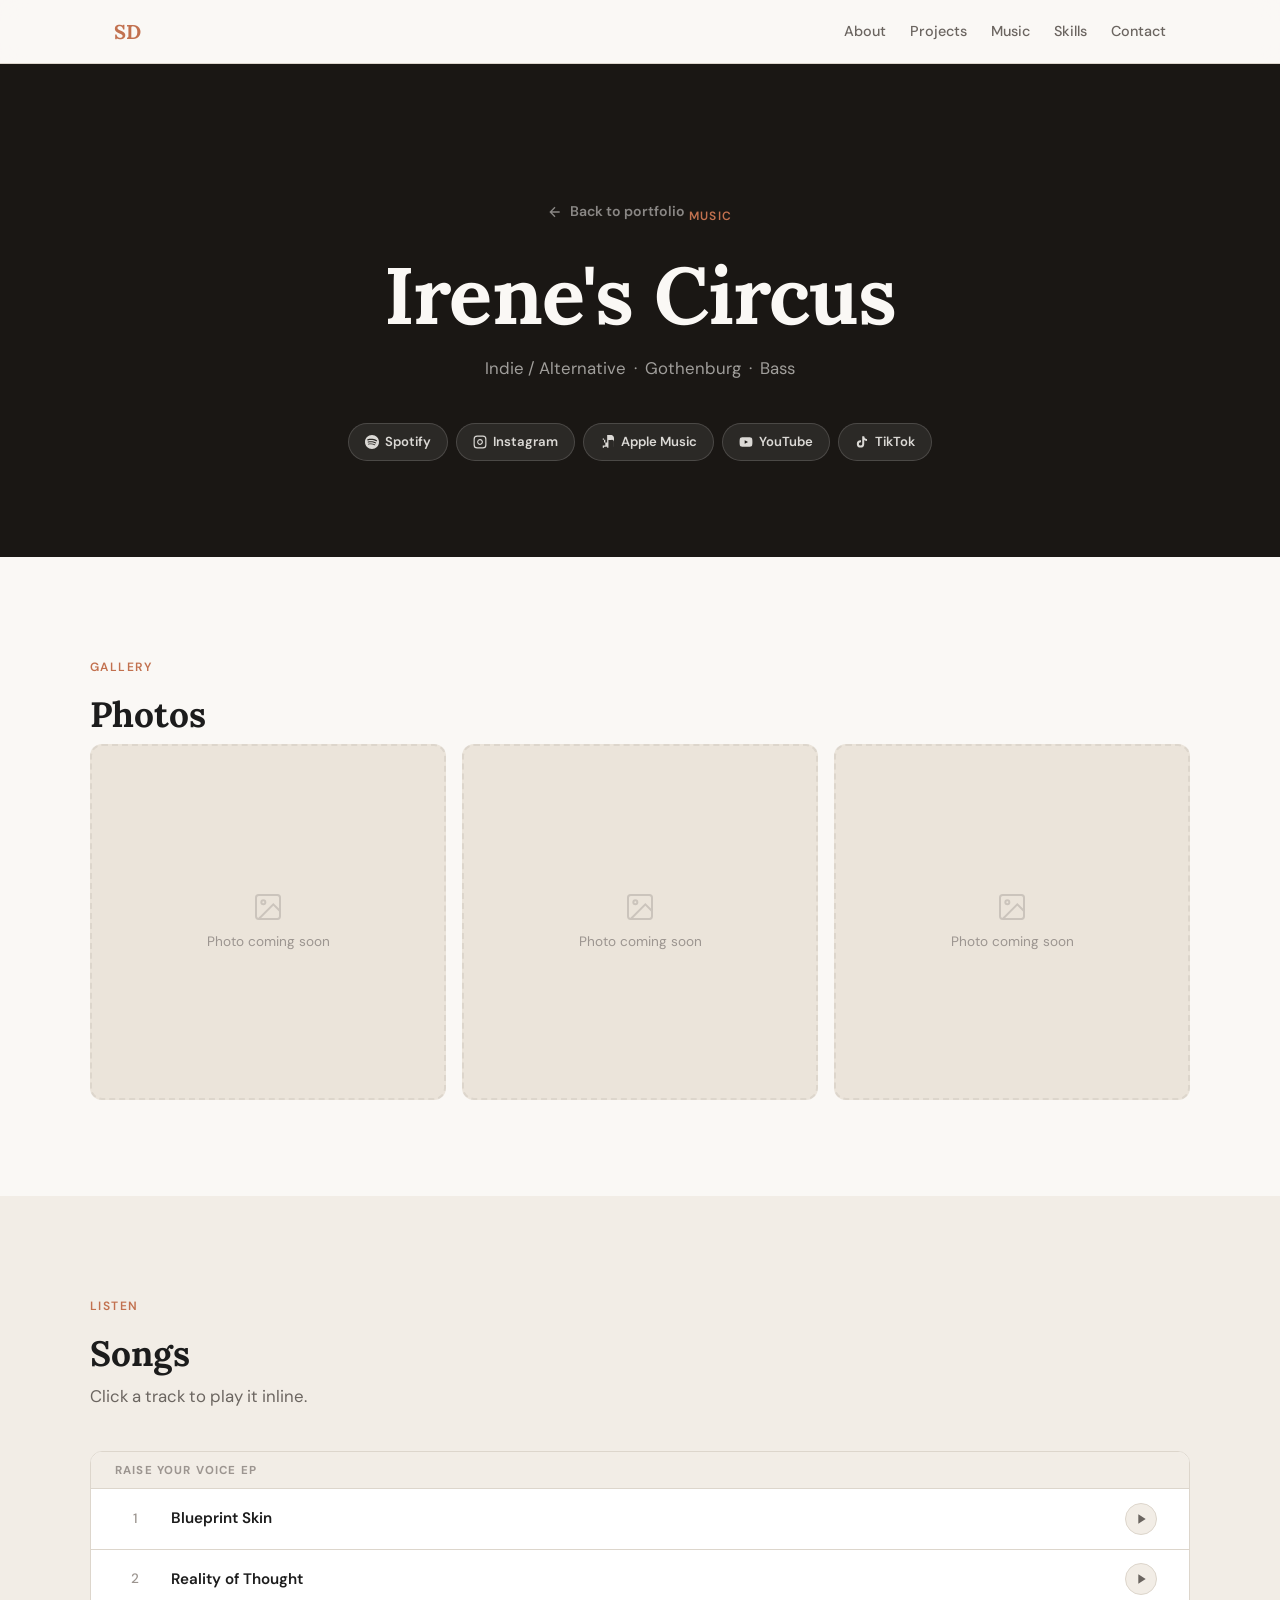
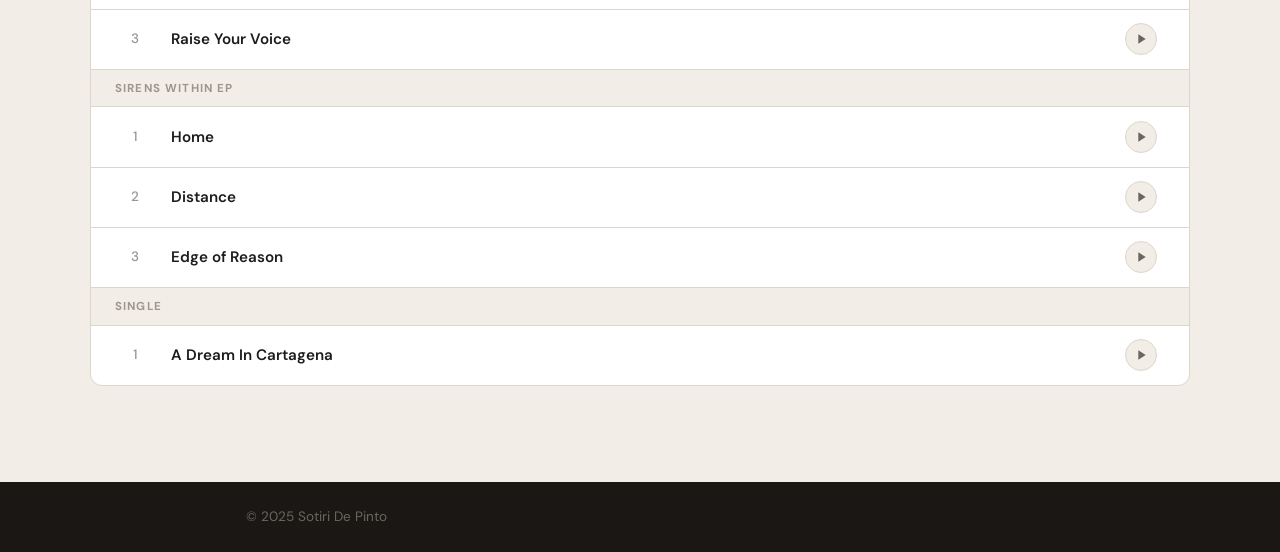
==== commit 5cbf123b: "Add all Irene's Circus songs with EP groupings - Raise Your Voice EP: Blueprint Skin, Reality of Tho" ====
--- a/pages/band.html
+++ b/pages/band.html
@@ -162,6 +162,18 @@
       background: var(--color-accent);
       color: #fff;
       border-color: var(--color-accent);
+    }
+
+    /* EP / release group header inside the song list */
+    .song-group-label {
+      padding: 0.55rem var(--space-md);
+      font-size: 0.72rem;
+      font-weight: 700;
+      letter-spacing: 0.1em;
+      text-transform: uppercase;
+      color: var(--color-ink-light);
+      background: var(--color-surface);
+      border-bottom: 1px solid var(--color-border);
     }
 
     /* Embedded player iframe */
@@ -308,52 +320,83 @@
 
       <!--
         HOW TO ADD MORE SONGS:
-        1. Duplicate one of the .song-row divs below.
-        2. Update the track number, song title, and duration.
-        3. Replace the data-embed value with the Spotify or SoundCloud embed URL.
-
-        To get a Spotify embed URL:
-          - Open Spotify in browser, go to the track.
-          - Click the three dots (…) → Share → Embed track.
-          - Copy the src URL from the iframe code (looks like:
-            https://open.spotify.com/embed/track/TRACK_ID?utm_source=generator)
-
-        To get a SoundCloud embed URL:
-          - Open the track on SoundCloud.
-          - Click Share → Embed.
-          - Copy the src URL from the iframe code.
+        1. Duplicate a .song-row div.
+        2. Update the aria-label, song-number, song-title, and data-embed URL.
+        To add a new EP group: duplicate a .song-group-label div and update its text.
       -->
       <div class="fade-in">
         <div class="song-list">
 
-          <!-- Song 1 — REPLACE data-embed with Spotify/SoundCloud embed URL -->
-          <!-- REPLACE: data-embed="https://open.spotify.com/embed/track/YOUR_TRACK_ID?utm_source=generator" -->
-          <div class="song-row" data-embed="#" role="button" tabindex="0" aria-label="Play Song Title One">
+          <!-- ── Raise Your Voice EP ── -->
+          <div class="song-group-label">Raise Your Voice EP</div>
+
+          <!-- NOTE: Blueprint Skin and Reality of Thought currently share the same embed URL.
+               Replace the data-embed on one of them once you have the correct Spotify link. -->
+          <div class="song-row" data-embed="https://open.spotify.com/embed/track/3klhumhuKJV1rEPDQQL426?utm_source=generator" role="button" tabindex="0" aria-label="Play Blueprint Skin">
             <span class="song-number">1</span>
-            <span class="song-title">Song Title One</span>
-            <span class="song-duration">3:24</span>
-            <button class="song-play-btn" aria-label="Play">
-              <svg viewBox="0 0 24 24" fill="currentColor" width="16" height="16"><path d="M8 5v14l11-7z"/></svg>
-            </button>
-          </div>
-
-          <!-- Song 2 — REPLACE data-embed with Spotify/SoundCloud embed URL -->
-          <!-- REPLACE: data-embed="https://open.spotify.com/embed/track/YOUR_TRACK_ID?utm_source=generator" -->
-          <div class="song-row" data-embed="#" role="button" tabindex="0" aria-label="Play Song Title Two">
+            <span class="song-title">Blueprint Skin</span>
+            <span class="song-duration"></span>
+            <button class="song-play-btn" aria-label="Play">
+              <svg viewBox="0 0 24 24" fill="currentColor" width="16" height="16"><path d="M8 5v14l11-7z"/></svg>
+            </button>
+          </div>
+
+          <!-- REPLACE data-embed with the correct URL for Reality of Thought when available -->
+          <div class="song-row" data-embed="https://open.spotify.com/embed/track/3klhumhuKJV1rEPDQQL426?utm_source=generator" role="button" tabindex="0" aria-label="Play Reality of Thought">
             <span class="song-number">2</span>
-            <span class="song-title">Song Title Two</span>
-            <span class="song-duration">4:11</span>
-            <button class="song-play-btn" aria-label="Play">
-              <svg viewBox="0 0 24 24" fill="currentColor" width="16" height="16"><path d="M8 5v14l11-7z"/></svg>
-            </button>
-          </div>
-
-          <!-- Song 3 — REPLACE data-embed with Spotify/SoundCloud embed URL -->
-          <!-- REPLACE: data-embed="https://open.spotify.com/embed/track/YOUR_TRACK_ID?utm_source=generator" -->
-          <div class="song-row" data-embed="#" role="button" tabindex="0" aria-label="Play Song Title Three">
+            <span class="song-title">Reality of Thought</span>
+            <span class="song-duration"></span>
+            <button class="song-play-btn" aria-label="Play">
+              <svg viewBox="0 0 24 24" fill="currentColor" width="16" height="16"><path d="M8 5v14l11-7z"/></svg>
+            </button>
+          </div>
+
+          <div class="song-row" data-embed="https://open.spotify.com/embed/track/00iU8mcEyuLjnR8fCWtlnE?utm_source=generator" role="button" tabindex="0" aria-label="Play Raise Your Voice">
             <span class="song-number">3</span>
-            <span class="song-title">Song Title Three</span>
-            <span class="song-duration">3:55</span>
+            <span class="song-title">Raise Your Voice</span>
+            <span class="song-duration"></span>
+            <button class="song-play-btn" aria-label="Play">
+              <svg viewBox="0 0 24 24" fill="currentColor" width="16" height="16"><path d="M8 5v14l11-7z"/></svg>
+            </button>
+          </div>
+
+          <!-- ── Sirens Within EP ── -->
+          <div class="song-group-label">Sirens Within EP</div>
+
+          <div class="song-row" data-embed="https://open.spotify.com/embed/track/1MJ91Hp8im3ycBjEjqOUry?utm_source=generator" role="button" tabindex="0" aria-label="Play Home">
+            <span class="song-number">1</span>
+            <span class="song-title">Home</span>
+            <span class="song-duration"></span>
+            <button class="song-play-btn" aria-label="Play">
+              <svg viewBox="0 0 24 24" fill="currentColor" width="16" height="16"><path d="M8 5v14l11-7z"/></svg>
+            </button>
+          </div>
+
+          <div class="song-row" data-embed="https://open.spotify.com/embed/track/254VRIw9ChV5fCh6GE1dW4?utm_source=generator" role="button" tabindex="0" aria-label="Play Distance">
+            <span class="song-number">2</span>
+            <span class="song-title">Distance</span>
+            <span class="song-duration"></span>
+            <button class="song-play-btn" aria-label="Play">
+              <svg viewBox="0 0 24 24" fill="currentColor" width="16" height="16"><path d="M8 5v14l11-7z"/></svg>
+            </button>
+          </div>
+
+          <div class="song-row" data-embed="https://open.spotify.com/embed/track/0TyHmJgPEzdGpX3F55tmHU?utm_source=generator" role="button" tabindex="0" aria-label="Play Edge of Reason">
+            <span class="song-number">3</span>
+            <span class="song-title">Edge of Reason</span>
+            <span class="song-duration"></span>
+            <button class="song-play-btn" aria-label="Play">
+              <svg viewBox="0 0 24 24" fill="currentColor" width="16" height="16"><path d="M8 5v14l11-7z"/></svg>
+            </button>
+          </div>
+
+          <!-- ── Single ── -->
+          <div class="song-group-label">Single</div>
+
+          <div class="song-row" data-embed="https://open.spotify.com/embed/track/4uy1849xLDUFuHkT3wg4if?utm_source=generator" role="button" tabindex="0" aria-label="Play A Dream In Cartagena">
+            <span class="song-number">1</span>
+            <span class="song-title">A Dream In Cartagena</span>
+            <span class="song-duration"></span>
             <button class="song-play-btn" aria-label="Play">
               <svg viewBox="0 0 24 24" fill="currentColor" width="16" height="16"><path d="M8 5v14l11-7z"/></svg>
             </button>
--- a/css/style.css
+++ b/css/style.css
@@ -480,6 +480,8 @@
 .fade-in-group.is-visible > *:nth-child(2) { transition-delay: 0.15s; opacity: 1; transform: none; }
 .fade-in-group.is-visible > *:nth-child(3) { transition-delay: 0.25s; opacity: 1; transform: none; }
 .fade-in-group.is-visible > *:nth-child(4) { transition-delay: 0.35s; opacity: 1; transform: none; }
+.fade-in-group.is-visible > *:nth-child(5) { transition-delay: 0.45s; opacity: 1; transform: none; }
+.fade-in-group.is-visible > *:nth-child(6) { transition-delay: 0.55s; opacity: 1; transform: none; }
 
 /* ============================================================
    FOOTER
